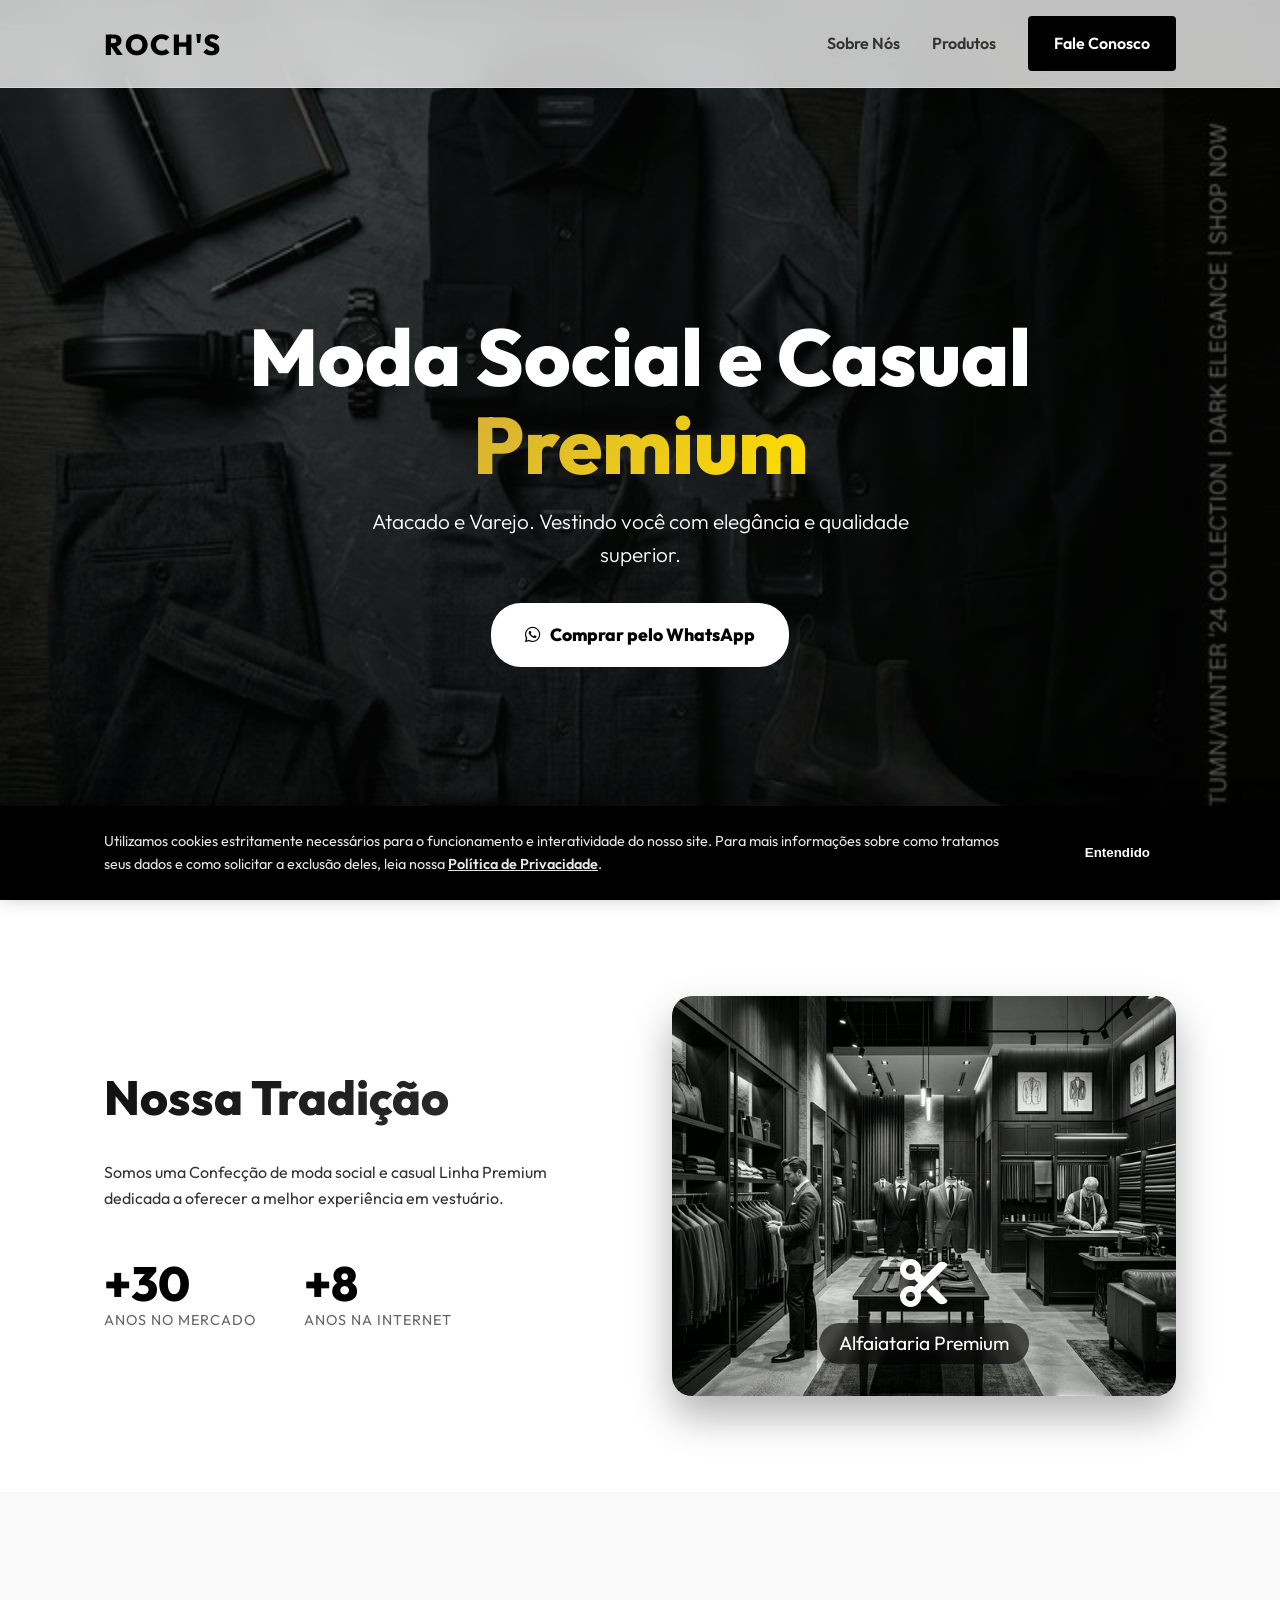
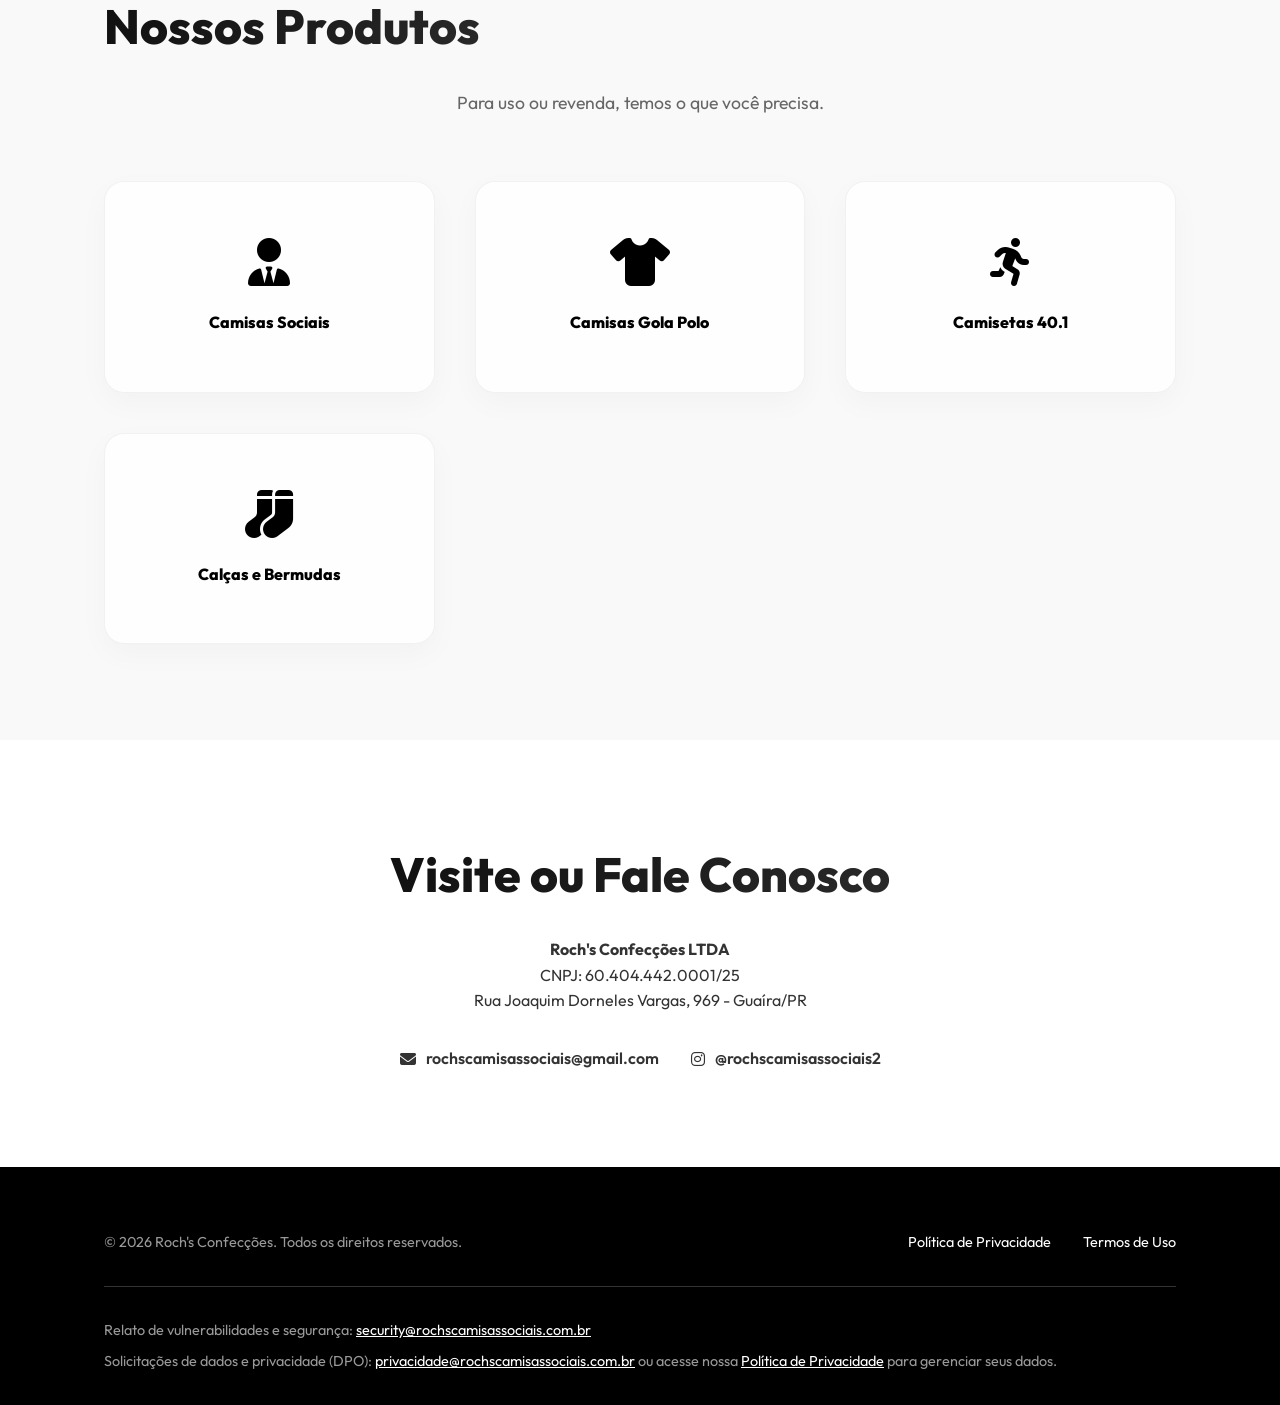
==== index.html @ d3b2bb81 "Initial commit: Rochs Confeccoes Landing Page" ====
<!DOCTYPE html>
<html lang="pt-BR">
<head>
    <meta charset="UTF-8">
    <meta name="viewport" content="width=device-width, initial-scale=1.0">
    <title>Roch's Confecções | Moda Masculina Premium</title>
    <meta name="description" content="Roch's Confecções - Moda social e casual Linha Premium no Atacado e Varejo. O melhor custo-benefício.">
    
    <!-- Meta tags de Performance Avançada -->
    <link rel="preconnect" href="https://fonts.googleapis.com">
    <link rel="preconnect" href="https://fonts.gstatic.com" crossorigin>
    <link rel="preconnect" href="https://cdnjs.cloudflare.com">
    <link rel="preload" as="style" href="https://fonts.googleapis.com/css2?family=Outfit:wght@300;400;600;800&display=swap">
    <link rel="preload" as="style" href="https://cdnjs.cloudflare.com/ajax/libs/font-awesome/6.4.0/css/all.min.css">
    
    <link href="https://fonts.googleapis.com/css2?family=Outfit:wght@300;400;600;800&display=swap" rel="stylesheet" media="print" onload="this.media='all'">
    <link rel="stylesheet" href="styles.css">
    <!-- Load FontAwesome as async/defer pattern for CSS -->
    <link rel="stylesheet" href="https://cdnjs.cloudflare.com/ajax/libs/font-awesome/6.4.0/css/all.min.css" media="print" onload="this.media='all'">
    <noscript>
        <link href="https://fonts.googleapis.com/css2?family=Outfit:wght@300;400;600;800&display=swap" rel="stylesheet">
        <link rel="stylesheet" href="https://cdnjs.cloudflare.com/ajax/libs/font-awesome/6.4.0/css/all.min.css">
    </noscript>
</head>
<body>
    <!-- Navbar -->
    <nav class="navbar">
        <div class="container nav-content">
            <h1 class="logo">ROCH'S</h1>
            <button class="mobile-menu-btn" aria-label="Abrir menu">
                <i class="fas fa-bars"></i>
            </button>
            <ul class="nav-links">
                <li><a href="#sobre">Sobre Nós</a></li>
                <li><a href="#produtos">Produtos</a></li>
                <li><a href="https://wa.me/554491519654?text=Ol%C3%A1%2C%20gostaria%20de%20saber%20como%20funciona%20comprar%20com%20voc%C3%AAs%20no%20atacado%20e%20varejo.." target="_blank" class="btn-primary">Fale Conosco</a></li>
            </ul>
        </div>
    </nav>

    <!-- Hero Section -->
    <section class="hero">
        <div class="hero-overlay"></div>
        <div class="container hero-content">
            <h2 class="hero-title">Moda Social e Casual <span>Premium</span></h2>
            <p class="hero-subtitle">Atacado e Varejo. Vestindo você com elegância e qualidade superior.</p>
            <a href="https://wa.me/554491519654?text=Ol%C3%A1%2C%20gostaria%20de%20saber%20como%20funciona%20comprar%20com%20voc%C3%AAs%20no%20atacado%20e%20varejo.." target="_blank" class="btn-large pulse-animation">
                <i class="fab fa-whatsapp"></i> Comprar pelo WhatsApp
            </a>
        </div>
    </section>

    <!-- Sobre Section -->
    <section id="sobre" class="section about">
        <div class="container about-grid reveal">
            <div class="about-text">
                <h3 class="section-title">Nossa Tradição</h3>
                <p>Somos uma Confecção de moda social e casual Linha Premium dedicada a oferecer a melhor experiência em vestuário.</p>
                <div class="stats">
                    <div class="stat-item">
                        <span class="stat-num">+30</span>
                        <span class="stat-label">Anos no Mercado</span>
                    </div>
                    <div class="stat-item">
                        <span class="stat-num">+8</span>
                        <span class="stat-label">Anos na Internet</span>
                    </div>
                </div>
            </div>
            <div class="about-image-placeholder reveal">
                <div class="placeholder-box">
                    <i class="fas fa-cut"></i>
                    <span>Alfaiataria Premium</span>
                </div>
            </div>
        </div>
    </section>

    <!-- Produtos Section -->
    <section id="produtos" class="section products bg-light reveal">
        <div class="container">
            <h3 class="section-title text-center">Nossos Produtos</h3>
            <p class="section-subtitle text-center">Para uso ou revenda, temos o que você precisa.</p>
            
            <div class="products-grid">
                <div class="product-card">
                    <i class="fas fa-user-tie product-icon"></i>
                    <h4>Camisas Sociais</h4>
                </div>
                <div class="product-card">
                    <i class="fas fa-tshirt product-icon"></i>
                    <h4>Camisas Gola Polo</h4>
                </div>
                <div class="product-card">
                    <i class="fas fa-running product-icon"></i>
                    <h4>Camisetas 40.1</h4>
                </div>
                <div class="product-card">
                    <i class="fas fa-socks product-icon"></i>
                    <h4>Calças e Bermudas</h4>
                </div>
            </div>
        </div>
    </section>

    <!-- Contact Info -->
    <section class="section contact reveal">
        <div class="container text-center">
            <h3 class="section-title">Visite ou Fale Conosco</h3>
            <p><strong>Roch's Confecções LTDA</strong></p>
            <p>CNPJ: 60.404.442.0001/25</p>
            <p>Rua Joaquim Dorneles Vargas, 969 - Guaíra/PR</p>
            <div class="contact-links">
                <a href="mailto:rochscamisassociais@gmail.com"><i class="fas fa-envelope"></i> rochscamisassociais@gmail.com</a>
                <a href="https://instagram.com/rochscamisassociais2" target="_blank"><i class="fab fa-instagram"></i> @rochscamisassociais2</a>
            </div>
        </div>
    </section>

    <!-- Floating WhatsApp -->
    <a href="https://wa.me/554491519654?text=Ol%C3%A1%2C%20gostaria%20de%20saber%20como%20funciona%20comprar%20com%20voc%C3%AAs%20no%20atacado%20e%20varejo.." class="float-whatsapp pulse-animation" target="_blank" aria-label="WhatsApp">
        <i class="fab fa-whatsapp"></i>
    </a>

    <!-- Footer - META COMPLIANT -->
    <footer class="footer">
        <div class="container">
            <div class="footer-legal">
                <p>&copy; 2026 Roch's Confecções. Todos os direitos reservados.</p>
                <div class="legal-links">
                    <a href="privacidade.html">Política de Privacidade</a>
                    <a href="termos.html">Termos de Uso</a>
                </div>
            </div>
            <div class="footer-security">
                <p>Relato de vulnerabilidades e segurança: <a href="mailto:security@rochscamisassociais.com.br">security@rochscamisassociais.com.br</a></p>
                <p>Solicitações de dados e privacidade (DPO): <a href="mailto:privacidade@rochscamisassociais.com.br">privacidade@rochscamisassociais.com.br</a> ou acesse nossa <a href="privacidade.html">Política de Privacidade</a> para gerenciar seus dados.</p>
            </div>
        </div>
    </footer>
    
    <!-- Cookie Banner (Meta recommendation) -->
    <div id="cookie-banner" class="cookie-banner">
        <div class="container cookie-content">
            <p>Utilizamos cookies estritamente necessários para o funcionamento e interatividade do nosso site. Para mais informações sobre como tratamos seus dados e como solicitar a exclusão deles, leia nossa <a href="privacidade.html">Política de Privacidade</a>.</p>
            <button id="accept-cookies" class="btn-primary">Entendido</button>
        </div>
    </div>

    <script src="script.js" defer></script>
</body>
</html>
---- styles.css ----
:root {
    --primary-color: #000000;
    --secondary-color: #ffffff;
    --accent-color: #1a1a1a;
    --text-color: #333333;
    --light-gray: #f9f9f9;
    --border-color: #eaeaea;
    --gold-accent: linear-gradient(135deg, #d4af37 0%, #ffdf00 100%);
    --dark-gradient: linear-gradient(135deg, #0f0f0f 0%, #2a2a2a 100%);
    --transition: all 0.4s cubic-bezier(0.25, 0.8, 0.25, 1);
}

* {
    margin: 0;
    padding: 0;
    box-sizing: border-box;
}

body {
    font-family: 'Outfit', sans-serif;
    color: var(--text-color);
    line-height: 1.6;
    background-color: var(--secondary-color);
    overflow-x: hidden;
    width: 100%;
    max-width: 100vw;
}

html {
    overflow-x: hidden;
    width: 100%;
    max-width: 100vw;
}

a {
    text-decoration: none;
    color: inherit;
}

.container {
    width: 100%;
    max-width: 1200px;
    margin: 0 auto;
    padding: 0 5%;
}

.text-center { text-align: center; }
.bg-light { background-color: var(--light-gray); }

/* Typography */
h1, h2, h3, h4 { font-weight: 800; color: var(--primary-color); }

.section-title {
    font-size: 3rem;
    margin-bottom: 1.5rem;
    position: relative;
    display: inline-block;
    background: var(--dark-gradient);
    -webkit-background-clip: text;
    background-clip: text;
    -webkit-text-fill-color: transparent;
}

.section-subtitle {
    font-size: 1.1rem;
    color: #666;
    margin-bottom: 3rem;
}

/* Navbar */
.navbar {
    position: fixed;
    top: 0;
    width: 100%;
    background: rgba(255, 255, 255, 0.75);
    backdrop-filter: blur(20px);
    -webkit-backdrop-filter: blur(20px);
    z-index: 1000;
    box-shadow: 0 4px 30px rgba(0, 0, 0, 0.05);
    border-bottom: 1px solid rgba(255, 255, 255, 0.3);
    padding: 1rem 0;
    transition: var(--transition);
}

.nav-content {
    display: flex;
    justify-content: space-between;
    align-items: center;
}

.logo {
    font-size: 1.8rem;
    letter-spacing: 2px;
}

.mobile-menu-btn {
    display: none;
    background: none;
    border: none;
    font-size: 1.8rem;
    color: var(--primary-color);
    cursor: pointer;
}

.nav-links {
    list-style: none;
    display: flex;
    align-items: center;
    gap: 2rem;
}

.nav-links a:not(.btn-primary) {
    font-weight: 600;
    position: relative;
}

.nav-links a:not(.btn-primary)::after {
    content: '';
    position: absolute;
    width: 0;
    height: 2px;
    bottom: -5px;
    left: 0;
    background-color: var(--primary-color);
    transition: var(--transition);
}

.nav-links a:not(.btn-primary):hover::after {
    width: 100%;
}

/* Buttons */
.btn-primary {
    background-color: var(--primary-color);
    color: var(--secondary-color);
    padding: 0.8rem 1.5rem;
    border-radius: 4px;
    font-weight: 600;
    transition: var(--transition);
    border: 2px solid var(--primary-color);
    display: inline-block;
}

.btn-primary:hover {
    background-color: var(--secondary-color);
    color: var(--primary-color);
}

.btn-large {
    background-color: var(--secondary-color);
    color: var(--primary-color);
    padding: 1rem 2rem;
    border-radius: 30px;
    font-size: 1.1rem;
    font-weight: 800;
    display: inline-flex;
    align-items: center;
    gap: 10px;
    margin-top: 2rem;
    transition: var(--transition);
    border: 2px solid transparent;
}

.btn-large:hover {
    transform: translateY(-3px);
    box-shadow: 0 10px 20px rgba(0,0,0,0.2);
}

/* Hero Section */
.hero {
    height: 100vh;
    min-height: 700px;
    background: url('assets/hero-bg.png') center/cover no-repeat;
    display: flex;
    align-items: center;
    position: relative;
    color: var(--secondary-color);
    text-align: center;
    overflow: hidden;
}

.hero::before {
    content: '';
    position: absolute;
    top: -50%;
    left: -50%;
    width: 200%;
    height: 200%;
    background: radial-gradient(circle, rgba(255,255,255,0.05) 0%, transparent 60%);
    animation: rotate 30s linear infinite;
}

@keyframes rotate {
    0% { transform: rotate(0deg); }
    100% { transform: rotate(360deg); }
}

.hero-overlay {
    position: absolute;
    top: 0;
    left: 0;
    width: 100%;
    height: 100%;
    background: rgba(0,0,0,0.6);
}

.hero-content {
    position: relative;
    z-index: 2;
    padding-top: 80px; 
}

.hero-title {
    font-size: 5rem;
    color: var(--secondary-color);
    margin-bottom: 1rem;
    line-height: 1.1;
    animation: fadeInUp 1.2s cubic-bezier(0.2, 0.8, 0.2, 1);
}

.hero-title span {
    background: var(--gold-accent);
    -webkit-background-clip: text;
    background-clip: text;
    -webkit-text-fill-color: transparent;
    -webkit-text-stroke: 0;
}

.hero-subtitle {
    font-size: 1.3rem;
    font-weight: 300;
    opacity: 0.9;
    max-width: 600px;
    margin: 0 auto;
    animation: fadeInUp 1s ease 0.2s;
    animation-fill-mode: both;
}

/* Sections General */
.section {
    padding: 6rem 0;
}

/* About Grid */
.about-grid {
    display: grid;
    grid-template-columns: 1fr 1fr;
    gap: 4rem;
    align-items: center;
}

.stats {
    display: flex;
    gap: 3rem;
    margin-top: 3rem;
}

.stat-num {
    display: block;
    font-size: 3rem;
    font-weight: 800;
    color: var(--primary-color);
    line-height: 1;
}

.stat-label {
    font-size: 0.9rem;
    text-transform: uppercase;
    letter-spacing: 1px;
    color: #666;
}

.placeholder-box {
    background: url('assets/about-us.png') center/cover no-repeat;
    color: #fff;
    height: 400px;
    border-radius: 20px;
    display: flex;
    flex-direction: column;
    align-items: center;
    justify-content: flex-end;
    padding-bottom: 2rem;
    font-size: 1.5rem;
    gap: 1rem;
    box-shadow: 0 20px 40px rgba(0,0,0,0.3);
    transition: var(--transition);
}

.placeholder-box:hover {
    transform: scale(1.02);
}

.placeholder-box i { font-size: 3rem; text-shadow: 0 4px 15px rgba(0,0,0,0.8); }
.placeholder-box span { background: rgba(0,0,0,0.6); padding: 5px 20px; border-radius: 30px; backdrop-filter: blur(5px); font-size: 1.2rem; }

/* Products Grid */
.products-grid {
    display: grid;
    grid-template-columns: repeat(auto-fit, minmax(250px, 1fr));
    gap: 2.5rem;
    margin-top: 4rem;
}

.product-card {
    background: rgba(255, 255, 255, 0.8);
    backdrop-filter: blur(10px);
    padding: 3.5rem 2rem;
    border-radius: 20px;
    box-shadow: 0 10px 30px rgba(0,0,0,0.03);
    text-align: center;
    transition: var(--transition);
    border: 1px solid rgba(0,0,0,0.05);
    position: relative;
    overflow: hidden;
}

.product-card::before {
    content: '';
    position: absolute;
    top: 0;
    left: 0;
    width: 100%;
    height: 4px;
    background: var(--dark-gradient);
    transform: scaleX(0);
    transition: transform 0.4s ease;
    transform-origin: left;
}

.product-card:hover::before {
    transform: scaleX(1);
}

.product-card:hover {
    transform: translateY(-15px);
    box-shadow: 0 20px 40px rgba(0,0,0,0.12);
    border-color: rgba(0,0,0,0.1);
}

.product-icon {
    font-size: 3rem;
    color: var(--primary-color);
    margin-bottom: 1.5rem;
}

/* Contact Details */
.contact-links {
    margin-top: 2rem;
    display: flex;
    justify-content: center;
    gap: 2rem;
}

.contact-links a {
    display: flex;
    align-items: center;
    gap: 10px;
    font-weight: 600;
    transition: var(--transition);
}

.contact-links a:hover {
    color: #555;
}

/* Footer (META Compliant) */
.footer {
    background-color: var(--primary-color);
    color: #999;
    padding: 4rem 0 2rem;
    font-size: 0.9rem;
}

.footer-legal {
    display: flex;
    justify-content: space-between;
    align-items: center;
    border-bottom: 1px solid #333;
    padding-bottom: 2rem;
    margin-bottom: 2rem;
    flex-wrap: wrap;
    gap: 1rem;
}

.legal-links {
    display: flex;
    gap: 2rem;
}

.legal-links a {
    color: #fff;
    transition: var(--transition);
}

.legal-links a:hover {
    text-decoration: underline;
}

.footer-security {
    display: flex;
    flex-direction: column;
    gap: 0.5rem;
}

.footer-security a {
    color: #fff;
    text-decoration: underline;
}

/* Floating WhatsApp */
.float-whatsapp {
    position: fixed;
    width: 60px;
    height: 60px;
    bottom: 30px;
    right: 30px;
    background-color: #25d366;
    color: #FFF;
    border-radius: 50px;
    text-align: center;
    font-size: 35px;
    box-shadow: 2px 2px 10px rgba(0,0,0,0.2);
    z-index: 100;
    display: flex;
    align-items: center;
    justify-content: center;
    transition: var(--transition);
}

.float-whatsapp:hover {
    background-color: #1ebe57;
    transform: scale(1.1);
}

/* Cookie Banner */
.cookie-banner {
    position: fixed;
    bottom: 0;
    left: 0;
    width: 100%;
    background: var(--primary-color);
    color: var(--secondary-color);
    padding: 1.5rem 0;
    z-index: 9999;
    transform: translateY(100%);
    transition: transform 0.5s ease;
    box-shadow: 0 -5px 20px rgba(0,0,0,0.3);
}

.cookie-banner.show {
    transform: translateY(0);
}

.cookie-content {
    display: flex;
    justify-content: space-between;
    align-items: center;
    gap: 2rem;
}

.cookie-content p {
    font-size: 0.9rem;
    opacity: 0.9;
}

.cookie-content a {
    text-decoration: underline;
    font-weight: 600;
}

/* Animations */
@keyframes fadeInUp {
    from { opacity: 0; transform: translateY(30px); }
    to { opacity: 1; transform: translateY(0); }
}

.pulse-animation {
    animation: pulse 2s infinite;
}

@keyframes pulse {
    0% { box-shadow: 0 0 0 0 rgba(255, 255, 255, 0.4); }
    70% { box-shadow: 0 0 0 15px rgba(255, 255, 255, 0); }
    100% { box-shadow: 0 0 0 0 rgba(255, 255, 255, 0); }
}

.float-whatsapp.pulse-animation {
    animation: pulse-green 2s infinite;
}

@keyframes pulse-green {
    0% { box-shadow: 0 0 0 0 rgba(37, 211, 102, 0.5); }
    70% { box-shadow: 0 0 0 15px rgba(37, 211, 102, 0); }
    100% { box-shadow: 0 0 0 0 rgba(37, 211, 102, 0); }
}

/* Reveal Animations using Intersection Observer */
.reveal {
    opacity: 0;
    transform: translateY(40px);
    transition: all 0.8s cubic-bezier(0.2, 0.8, 0.2, 1);
}

.reveal.active {
    opacity: 1;
    transform: translateY(0);
}

/* Responsive */
@media (max-width: 992px) {
    .hero-title { font-size: 3.5rem; }
    .about-grid { gap: 3rem; }
    .section-title { font-size: 2.2rem; }
}

@media (max-width: 768px) {
    .nav-content {
        flex-direction: row;
        justify-content: space-between;
        align-items: center;
    }
    
    .mobile-menu-btn {
        display: block;
    }
    
    .nav-links { 
        position: absolute;
        top: 100%;
        left: 0;
        width: 100%;
        background: rgba(255, 255, 255, 0.98);
        flex-direction: column;
        align-items: center;
        padding: 2rem 0;
        box-shadow: 0 10px 20px rgba(0,0,0,0.1);
        transform: translateY(-150%);
        opacity: 0;
        visibility: hidden;
        border-top: 1px solid var(--border-color);
        transition: all 0.4s ease;
        gap: 1.5rem;
    }
    
    .nav-links.active {
        transform: translateY(0);
        opacity: 1;
        visibility: visible;
    }
    
    .hero-title { font-size: 2.5rem; }
    .hero-subtitle { font-size: 1.1rem; padding: 0 1rem; }
    .btn-large { padding: 0.8rem 1.5rem; font-size: 1rem; }
    
    .about-grid { grid-template-columns: 1fr; gap: 2.5rem; }
    .placeholder-box { height: 300px; }
    
    .footer-legal, .cookie-content { flex-direction: column; text-align: center; gap: 1.5rem; word-break: break-word; }
    .legal-links { flex-wrap: wrap; justify-content: center; }
    
    .contact-links { flex-direction: column; align-items: center; }
    .contact-links a { word-break: break-all; font-size: 0.9rem; }
    
    .section { padding: 4rem 0; }
    .products-grid { grid-template-columns: 1fr; }
}

@media (max-width: 480px) {
    .logo { font-size: 1.5rem; }
    .stat-num { font-size: 2.5rem; }
    .hero { min-height: 500px; }
    .float-whatsapp { width: 50px; height: 50px; font-size: 28px; bottom: 20px; right: 20px; }
}
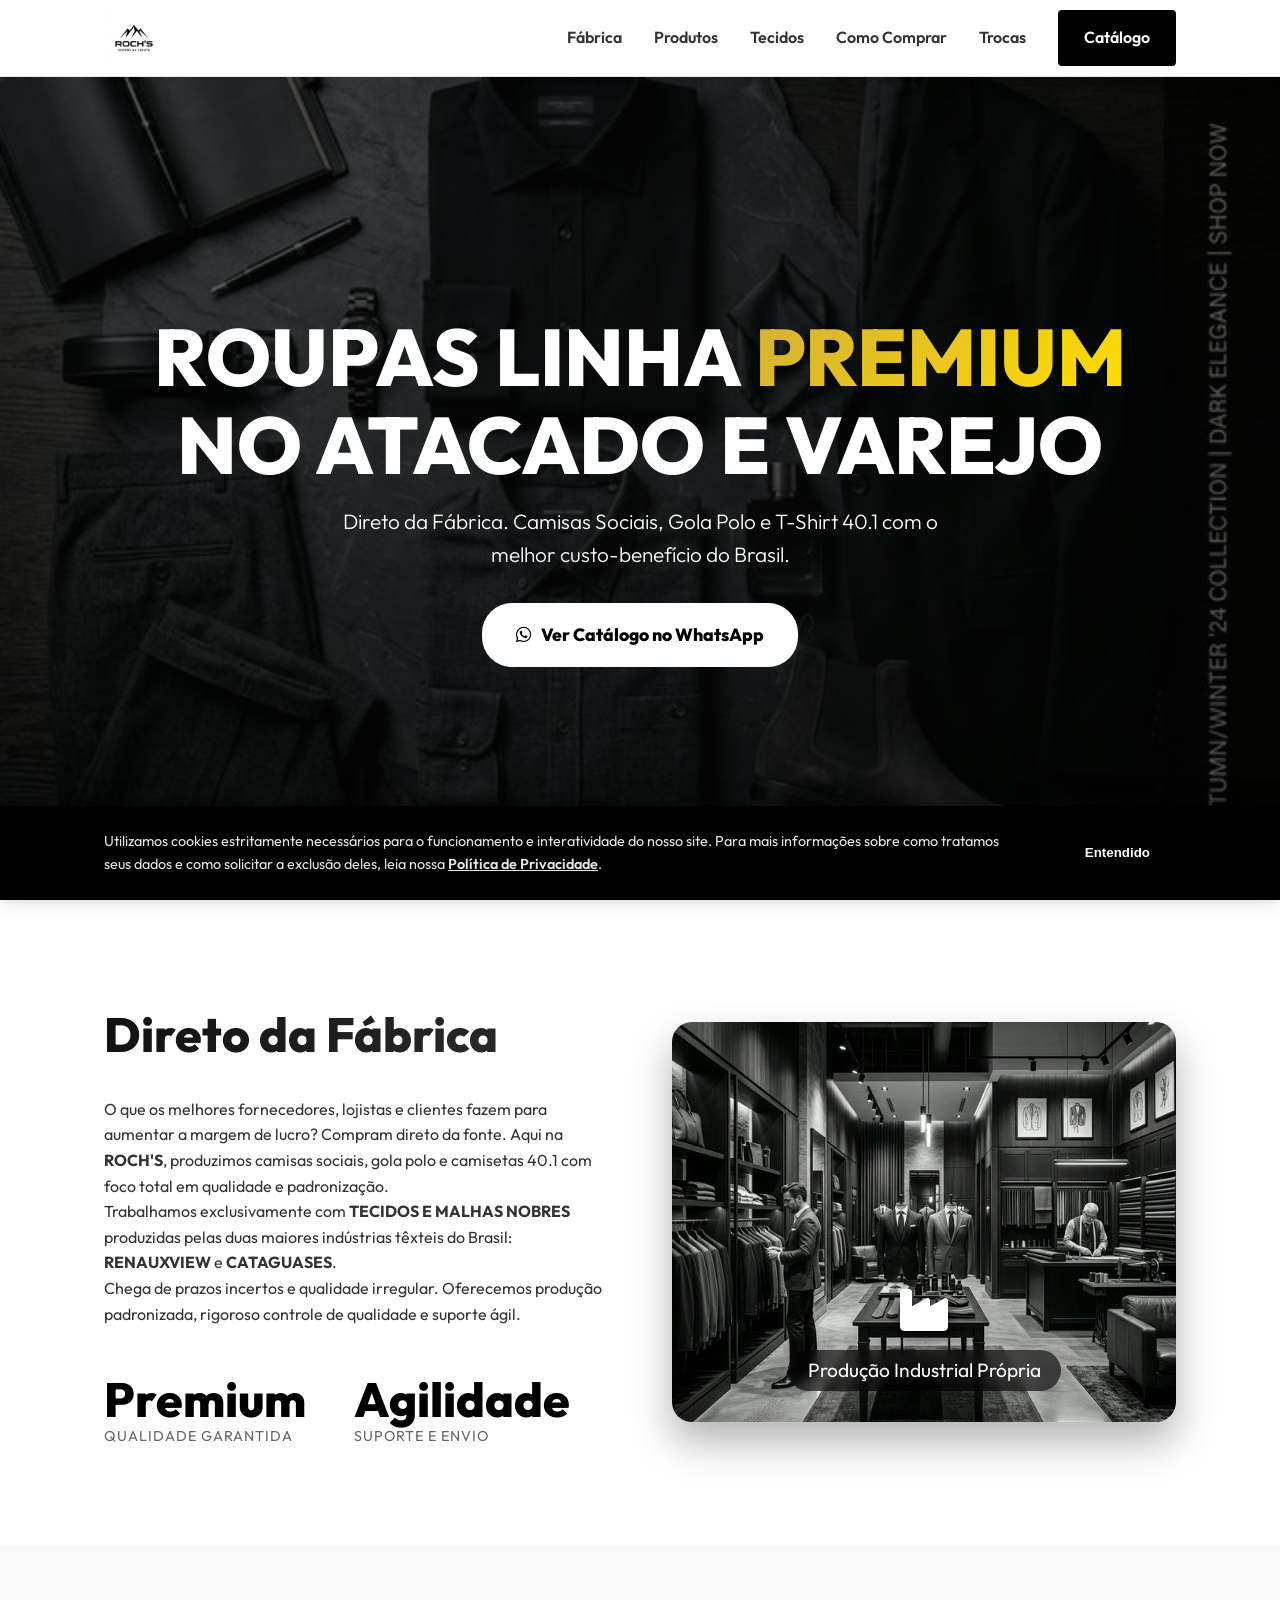
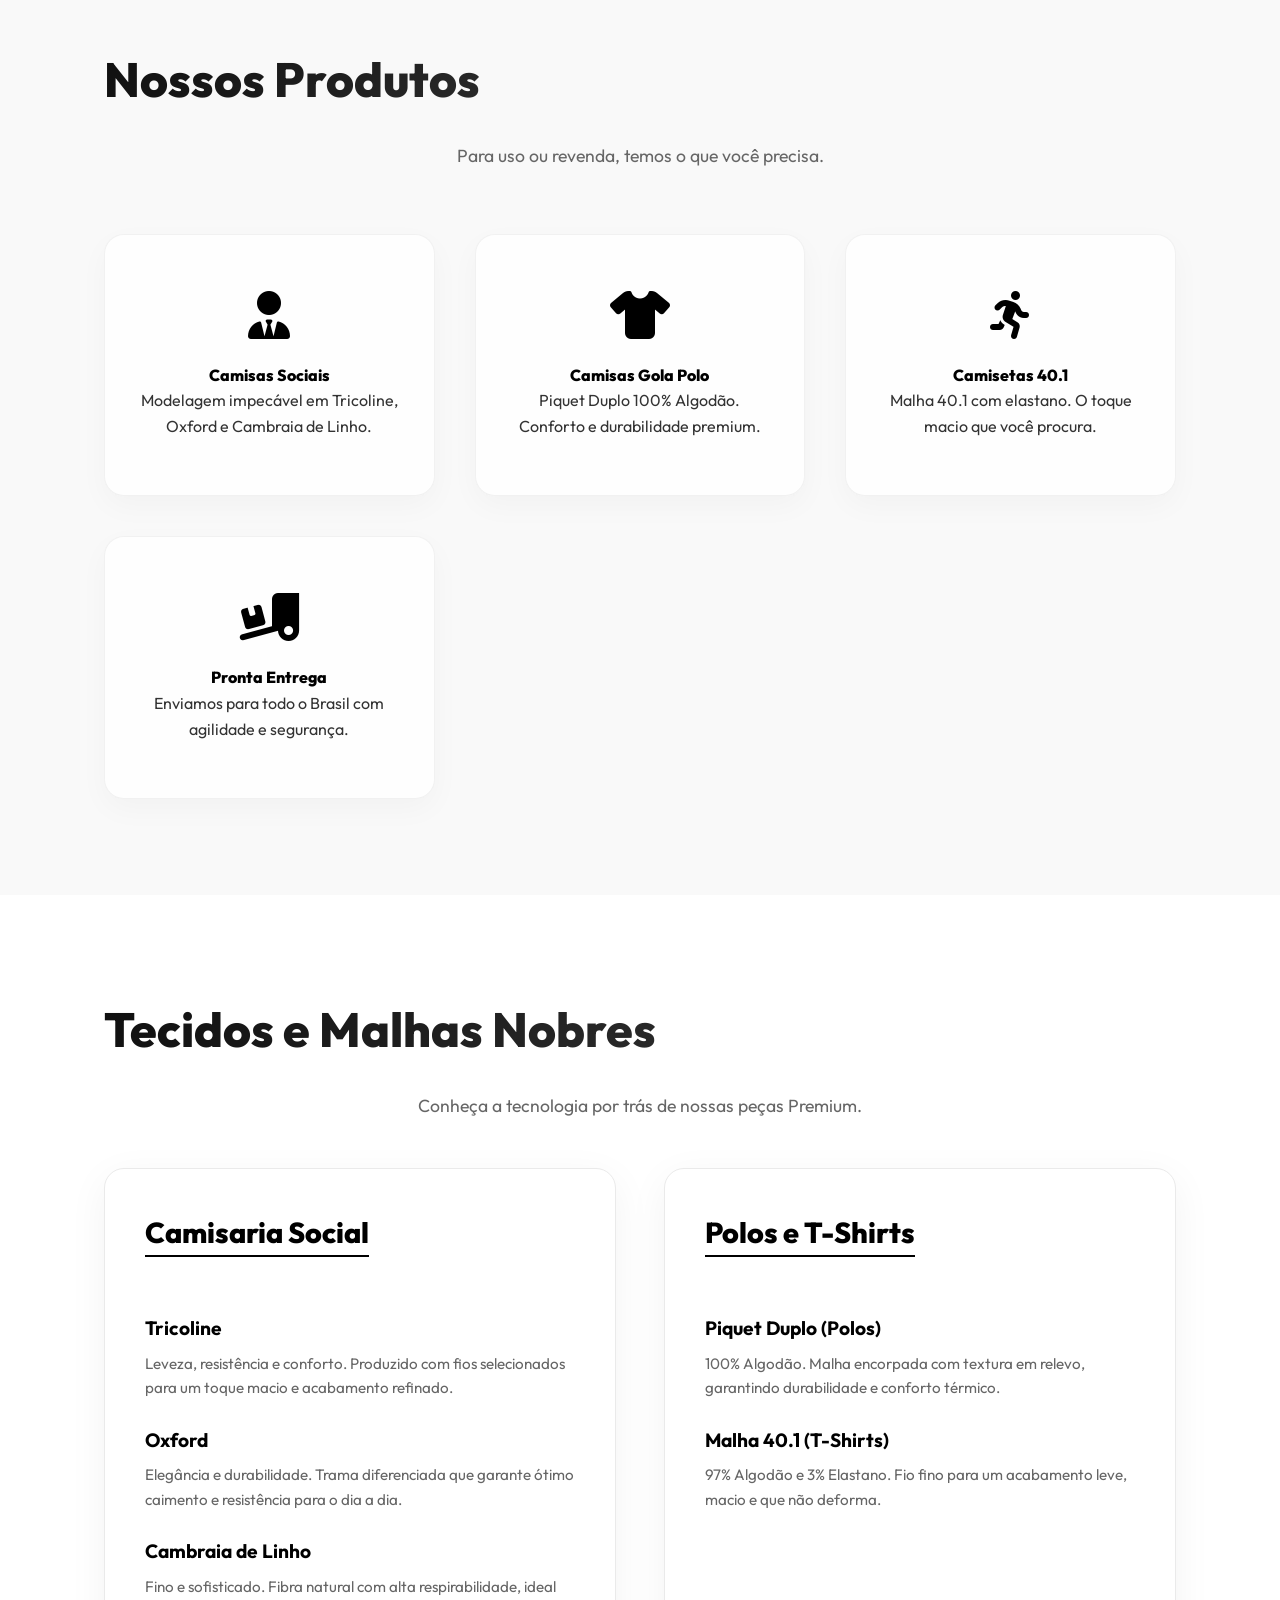
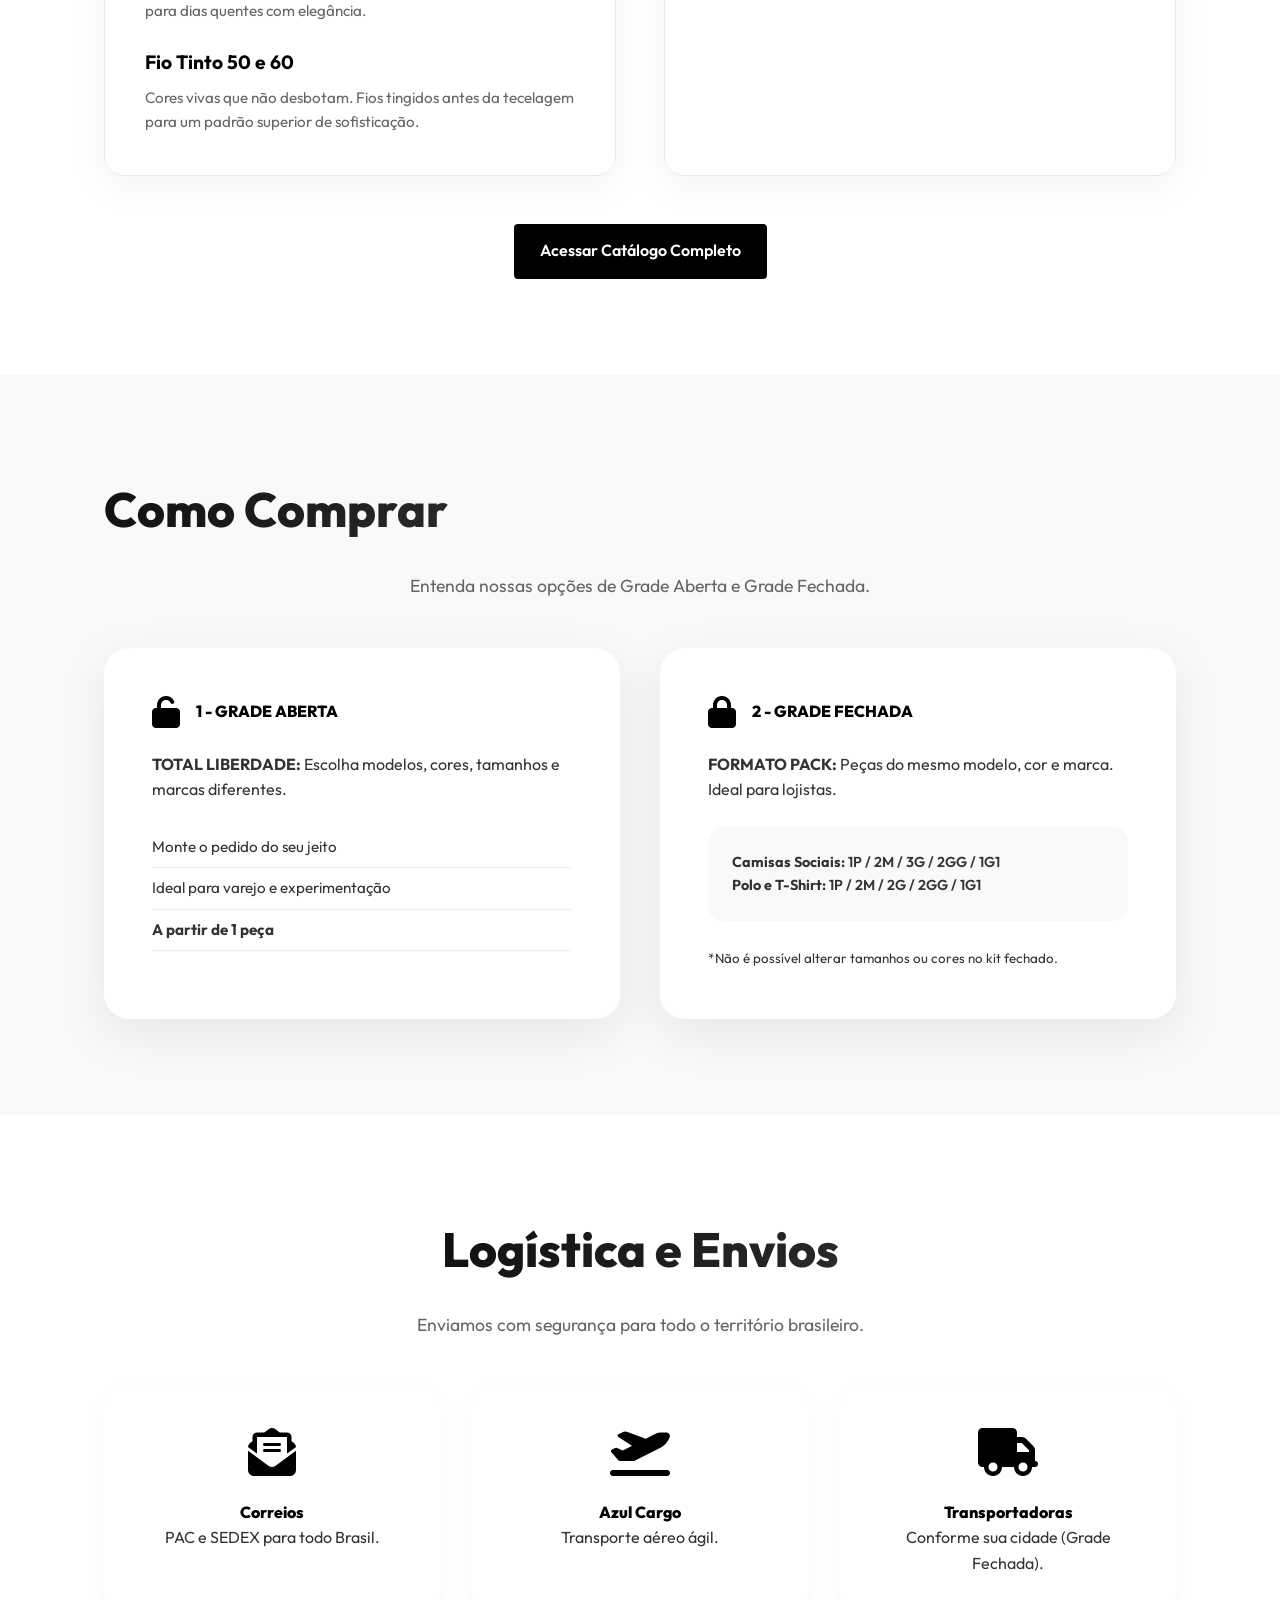
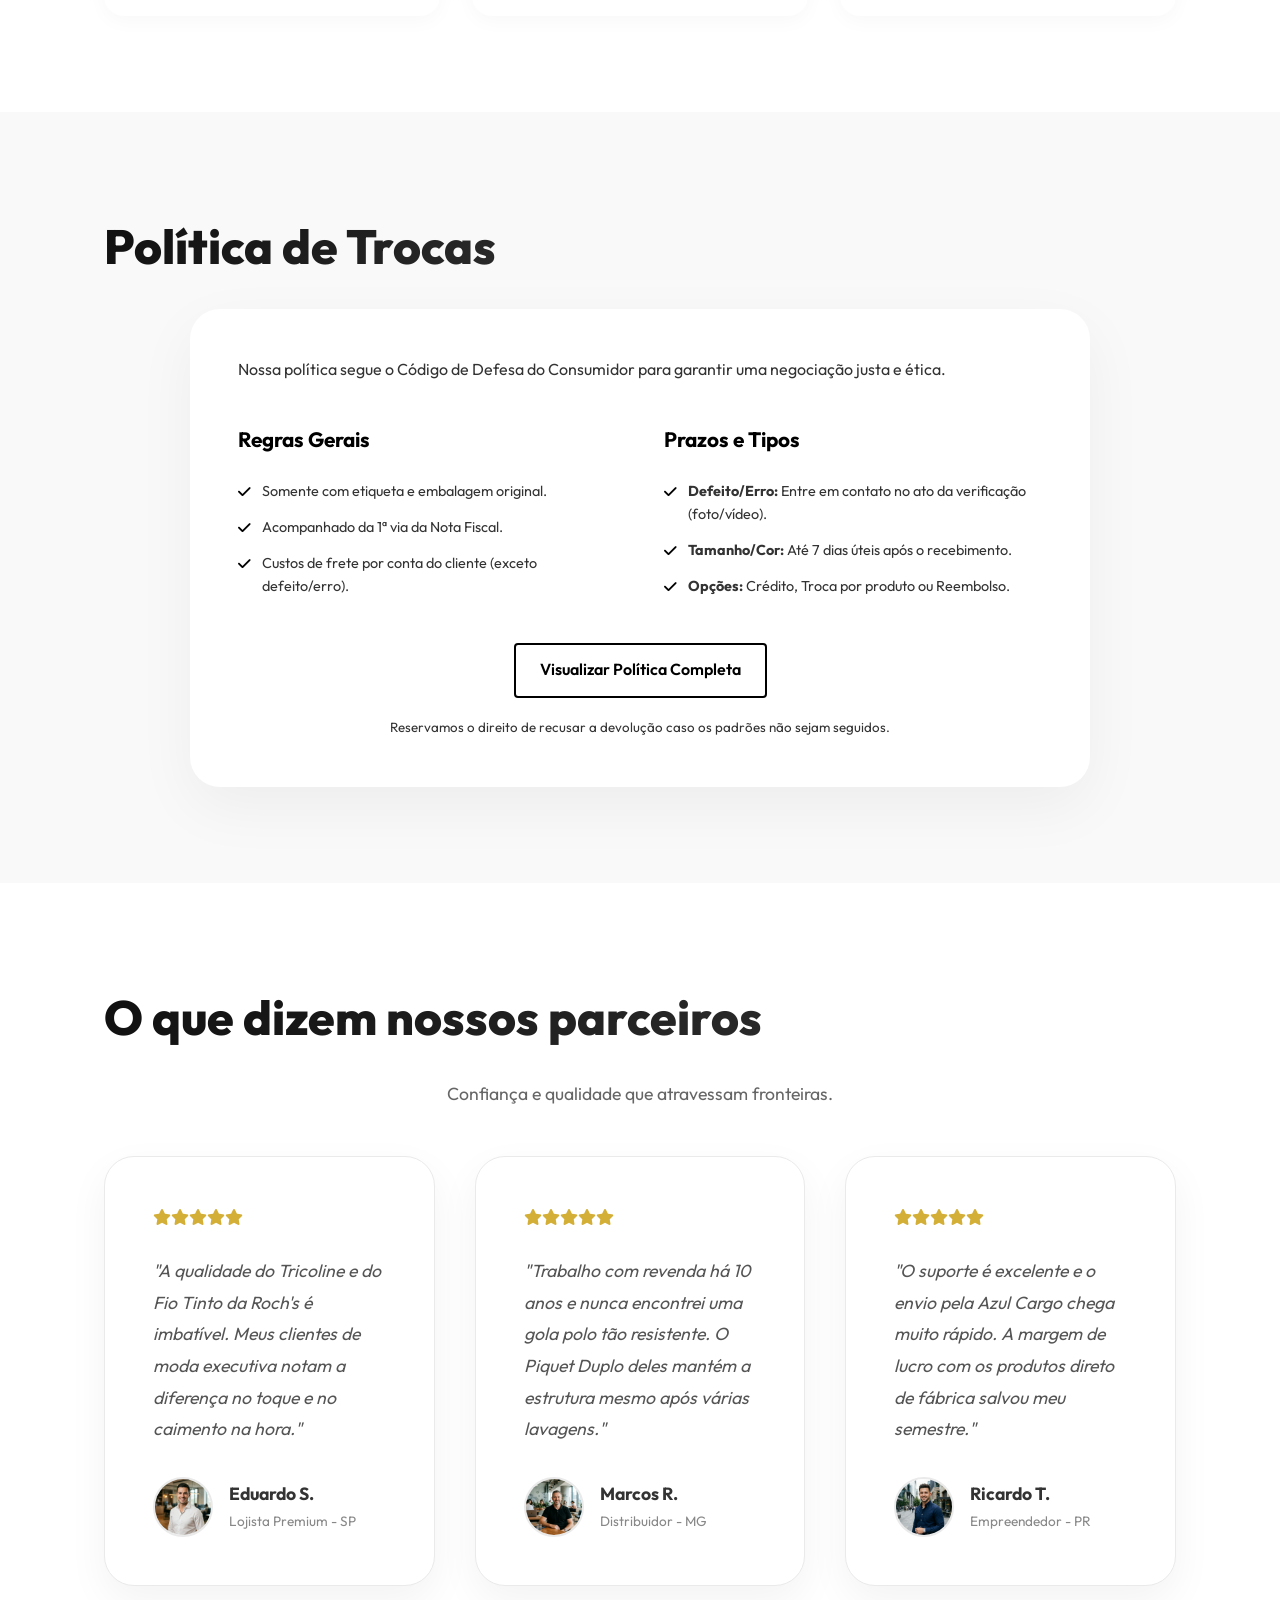
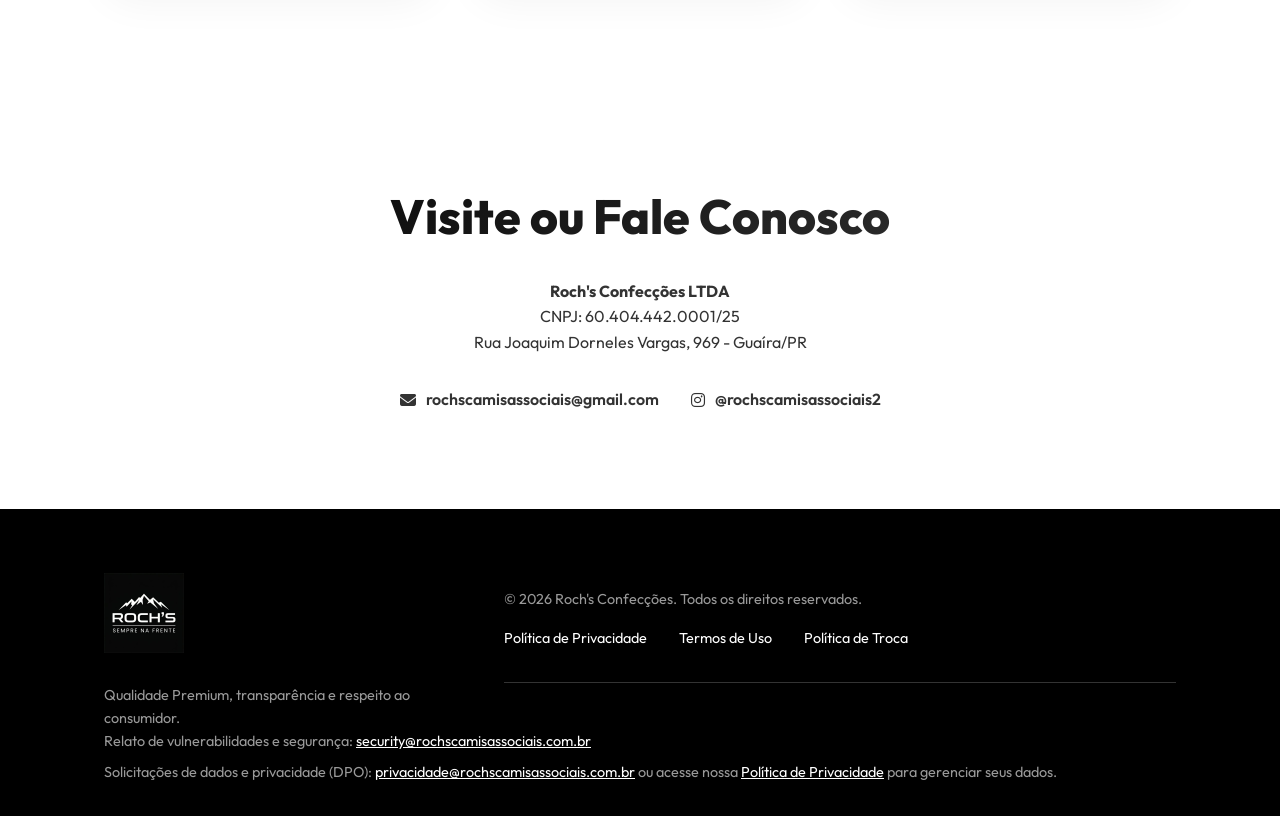
==== commit 910ebb44: "Feat: expansão de conteúdo, branding (logo/favicon) e prova social. Melhorias na conformidade com po" ====
--- a/index.html
+++ b/index.html
@@ -17,6 +17,7 @@
     <link rel="stylesheet" href="styles.css">
     <!-- Load FontAwesome as async/defer pattern for CSS -->
     <link rel="stylesheet" href="https://cdnjs.cloudflare.com/ajax/libs/font-awesome/6.4.0/css/all.min.css" media="print" onload="this.media='all'">
+    <link rel="icon" type="image/png" href="assets/logo.png">
     <noscript>
         <link href="https://fonts.googleapis.com/css2?family=Outfit:wght@300;400;600;800&display=swap" rel="stylesheet">
         <link rel="stylesheet" href="https://cdnjs.cloudflare.com/ajax/libs/font-awesome/6.4.0/css/all.min.css">
@@ -26,14 +27,21 @@
     <!-- Navbar -->
     <nav class="navbar">
         <div class="container nav-content">
-            <h1 class="logo">ROCH'S</h1>
+            <div class="logo">
+                <a href="index.html">
+                    <img src="assets/logo.png" alt="Roch's Logo" class="nav-logo">
+                </a>
+            </div>
             <button class="mobile-menu-btn" aria-label="Abrir menu">
                 <i class="fas fa-bars"></i>
             </button>
             <ul class="nav-links">
-                <li><a href="#sobre">Sobre Nós</a></li>
+                <li><a href="#sobre">Fábrica</a></li>
                 <li><a href="#produtos">Produtos</a></li>
-                <li><a href="https://wa.me/554491519654?text=Ol%C3%A1%2C%20gostaria%20de%20saber%20como%20funciona%20comprar%20com%20voc%C3%AAs%20no%20atacado%20e%20varejo.." target="_blank" class="btn-primary">Fale Conosco</a></li>
+                <li><a href="#tecidos">Tecidos</a></li>
+                <li><a href="#grade">Como Comprar</a></li>
+                <li><a href="#trocas">Trocas</a></li>
+                <li><a href="https://wa.me/554491519654?text=Ol%C3%A1%2C%20gostaria%20de%20ver%20o%20cat%C3%A1logo%20e%20saber%20mais%20sobre%20as%20pe%C3%A7as%20premium." target="_blank" class="btn-primary">Catálogo</a></li>
             </ul>
         </div>
     </nav>
@@ -42,10 +50,10 @@
     <section class="hero">
         <div class="hero-overlay"></div>
         <div class="container hero-content">
-            <h2 class="hero-title">Moda Social e Casual <span>Premium</span></h2>
-            <p class="hero-subtitle">Atacado e Varejo. Vestindo você com elegância e qualidade superior.</p>
-            <a href="https://wa.me/554491519654?text=Ol%C3%A1%2C%20gostaria%20de%20saber%20como%20funciona%20comprar%20com%20voc%C3%AAs%20no%20atacado%20e%20varejo.." target="_blank" class="btn-large pulse-animation">
-                <i class="fab fa-whatsapp"></i> Comprar pelo WhatsApp
+            <h2 class="hero-title">ROUPAS LINHA <span>PREMIUM</span> NO ATACADO E VAREJO</h2>
+            <p class="hero-subtitle">Direto da Fábrica. Camisas Sociais, Gola Polo e T-Shirt 40.1 com o melhor custo-benefício do Brasil.</p>
+            <a href="https://wa.me/554491519654?text=Ol%C3%A1%2C%20gostaria%20de%20ver%20o%20cat%C3%A1logo%20e%20saber%20mais%20sobre%20as%20pe%C3%A7as%20premium." target="_blank" class="btn-large pulse-animation">
+                <i class="fab fa-whatsapp"></i> Ver Catálogo no WhatsApp
             </a>
         </div>
     </section>
@@ -54,23 +62,25 @@
     <section id="sobre" class="section about">
         <div class="container about-grid reveal">
             <div class="about-text">
-                <h3 class="section-title">Nossa Tradição</h3>
-                <p>Somos uma Confecção de moda social e casual Linha Premium dedicada a oferecer a melhor experiência em vestuário.</p>
+                <h3 class="section-title">Direto da Fábrica</h3>
+                <p>O que os melhores fornecedores, lojistas e clientes fazem para aumentar a margem de lucro? Compram direto da fonte. Aqui na <strong>ROCH'S</strong>, produzimos camisas sociais, gola polo e camisetas 40.1 com foco total em qualidade e padronização.</p>
+                <p>Trabalhamos exclusivamente com <strong>TECIDOS E MALHAS NOBRES</strong> produzidas pelas duas maiores indústrias têxteis do Brasil: <strong>RENAUXVIEW</strong> e <strong>CATAGUASES</strong>.</p>
+                <p>Chega de prazos incertos e qualidade irregular. Oferecemos produção padronizada, rigoroso controle de qualidade e suporte ágil.</p>
                 <div class="stats">
                     <div class="stat-item">
-                        <span class="stat-num">+30</span>
-                        <span class="stat-label">Anos no Mercado</span>
+                        <span class="stat-num">Premium</span>
+                        <span class="stat-label">Qualidade Garantida</span>
                     </div>
                     <div class="stat-item">
-                        <span class="stat-num">+8</span>
-                        <span class="stat-label">Anos na Internet</span>
+                        <span class="stat-num">Agilidade</span>
+                        <span class="stat-label">Suporte e Envio</span>
                     </div>
                 </div>
             </div>
             <div class="about-image-placeholder reveal">
                 <div class="placeholder-box">
-                    <i class="fas fa-cut"></i>
-                    <span>Alfaiataria Premium</span>
+                    <i class="fas fa-industry"></i>
+                    <span>Produção Industrial Própria</span>
                 </div>
             </div>
         </div>
@@ -86,18 +96,203 @@
                 <div class="product-card">
                     <i class="fas fa-user-tie product-icon"></i>
                     <h4>Camisas Sociais</h4>
+                    <p>Modelagem impecável em Tricoline, Oxford e Cambraia de Linho.</p>
                 </div>
                 <div class="product-card">
                     <i class="fas fa-tshirt product-icon"></i>
                     <h4>Camisas Gola Polo</h4>
+                    <p>Piquet Duplo 100% Algodão. Conforto e durabilidade premium.</p>
                 </div>
                 <div class="product-card">
                     <i class="fas fa-running product-icon"></i>
                     <h4>Camisetas 40.1</h4>
+                    <p>Malha 40.1 com elastano. O toque macio que você procura.</p>
                 </div>
                 <div class="product-card">
-                    <i class="fas fa-socks product-icon"></i>
-                    <h4>Calças e Bermudas</h4>
+                    <i class="fas fa-truck-loading product-icon"></i>
+                    <h4>Pronta Entrega</h4>
+                    <p>Enviamos para todo o Brasil com agilidade e segurança.</p>
+                </div>
+            </div>
+        </div>
+    </section>
+
+    <!-- Tecidos Section -->
+    <section id="tecidos" class="section fabrics reveal">
+        <div class="container">
+            <h3 class="section-title text-center">Tecidos e Malhas Nobres</h3>
+            <p class="section-subtitle text-center">Conheça a tecnologia por trás de nossas peças Premium.</p>
+            
+            <div class="fabrics-grid">
+                <div class="fabric-item">
+                    <h4>Camisaria Social</h4>
+                    <div class="fabric-info">
+                        <h5>Tricoline</h5>
+                        <p>Leveza, resistência e conforto. Produzido com fios selecionados para um toque macio e acabamento refinado.</p>
+                        <h5>Oxford</h5>
+                        <p>Elegância e durabilidade. Trama diferenciada que garante ótimo caimento e resistência para o dia a dia.</p>
+                        <h5>Cambraia de Linho</h5>
+                        <p>Fino e sofisticado. Fibra natural com alta respirabilidade, ideal para dias quentes com elegância.</p>
+                        <h5>Fio Tinto 50 e 60</h5>
+                        <p>Cores vivas que não desbotam. Fios tingidos antes da tecelagem para um padrão superior de sofisticação.</p>
+                    </div>
+                </div>
+                <div class="fabric-item">
+                    <h4>Polos e T-Shirts</h4>
+                    <div class="fabric-info">
+                        <h5>Piquet Duplo (Polos)</h5>
+                        <p>100% Algodão. Malha encorpada com textura em relevo, garantindo durabilidade e conforto térmico.</p>
+                        <h5>Malha 40.1 (T-Shirts)</h5>
+                        <p>97% Algodão e 3% Elastano. Fio fino para um acabamento leve, macio e que não deforma.</p>
+                    </div>
+                </div>
+            </div>
+            
+            <div class="text-center" style="margin-top: 3rem;">
+                <a href="https://wa.me/554491519654?text=Ol%C3%A1%2C%20gostaria%20de%20ver%20o%20cat%C3%A1logo%20de%20tecidos%20e%20modelos." target="_blank" class="btn-primary">Acessar Catálogo Completo</a>
+            </div>
+        </div>
+    </section>
+
+    <!-- Grade Section -->
+    <section id="grade" class="section grade bg-light reveal">
+        <div class="container">
+            <h3 class="section-title text-center">Como Comprar</h3>
+            <p class="section-subtitle text-center">Entenda nossas opções de Grade Aberta e Grade Fechada.</p>
+            
+            <div class="grade-grid">
+                <div class="grade-card">
+                    <div class="grade-header">
+                        <i class="fas fa-unlock"></i>
+                        <h4>1 - GRADE ABERTA</h4>
+                    </div>
+                    <p><strong>TOTAL LIBERDADE:</strong> Escolha modelos, cores, tamanhos e marcas diferentes.</p>
+                    <ul>
+                        <li>Monte o pedido do seu jeito</li>
+                        <li>Ideal para varejo e experimentação</li>
+                        <li><strong>A partir de 1 peça</strong></li>
+                    </ul>
+                </div>
+                <div class="grade-card">
+                    <div class="grade-header">
+                        <i class="fas fa-lock"></i>
+                        <h4>2 - GRADE FECHADA</h4>
+                    </div>
+                    <p><strong>FORMATO PACK:</strong> Peças do mesmo modelo, cor e marca. Ideal para lojistas.</p>
+                    <div class="size-specs">
+                        <p><strong>Camisas Sociais:</strong> 1P / 2M / 3G / 2GG / 1G1</p>
+                        <p><strong>Polo e T-Shirt:</strong> 1P / 2M / 2G / 2GG / 1G1</p>
+                    </div>
+                    <p><small>*Não é possível alterar tamanhos ou cores no kit fechado.</small></p>
+                </div>
+            </div>
+        </div>
+    </section>
+
+    <!-- Logística Section -->
+    <section id="logistica" class="section logistics reveal">
+        <div class="container text-center">
+            <h3 class="section-title">Logística e Envios</h3>
+            <p class="section-subtitle">Enviamos com segurança para todo o território brasileiro.</p>
+            
+            <div class="logistics-grid">
+                <div class="log-item">
+                    <i class="fas fa-envelope-open-text"></i>
+                    <h4>Correios</h4>
+                    <p>PAC e SEDEX para todo Brasil.</p>
+                </div>
+                <div class="log-item">
+                    <i class="fas fa-plane-departure"></i>
+                    <h4>Azul Cargo</h4>
+                    <p>Transporte aéreo ágil.</p>
+                </div>
+                <div class="log-item">
+                    <i class="fas fa-truck"></i>
+                    <h4>Transportadoras</h4>
+                    <p>Conforme sua cidade (Grade Fechada).</p>
+                </div>
+            </div>
+        </div>
+    </section>
+
+    <!-- Trocas Section -->
+    <section id="trocas" class="section trocas bg-light reveal">
+        <div class="container">
+            <h3 class="section-title text-center">Política de Trocas</h3>
+            <div class="policy-content">
+                <p>Nossa política segue o Código de Defesa do Consumidor para garantir uma negociação justa e ética.</p>
+                
+                <div class="policy-grid">
+                    <div class="policy-box">
+                        <h5>Regras Gerais</h5>
+                        <ul>
+                            <li>Somente com etiqueta e embalagem original.</li>
+                            <li>Acompanhado da 1ª via da Nota Fiscal.</li>
+                            <li>Custos de frete por conta do cliente (exceto defeito/erro).</li>
+                        </ul>
+                    </div>
+                    <div class="policy-box">
+                        <h5>Prazos e Tipos</h5>
+                        <ul>
+                            <li><strong>Defeito/Erro:</strong> Entre em contato no ato da verificação (foto/vídeo).</li>
+                            <li><strong>Tamanho/Cor:</strong> Até 7 dias úteis após o recebimento.</li>
+                            <li><strong>Opções:</strong> Crédito, Troca por produto ou Reembolso.</li>
+                        </ul>
+                    </div>
+                </div>
+                <p class="text-center" style="margin-top: 2rem;">
+                    <a href="trocas.html" class="btn-primary" style="background: transparent; color: var(--primary-color);">Visualizar Política Completa</a>
+                </p>
+                <p class="text-center" style="margin-top: 1rem;"><small>Reservamos o direito de recusar a devolução caso os padrões não sejam seguidos.</small></p>
+            </div>
+        </div>
+    </section>
+
+    <!-- Depoimentos Section -->
+    <section id="depoimentos" class="section testimonials reveal">
+        <div class="container">
+            <h3 class="section-title text-center">O que dizem nossos parceiros</h3>
+            <p class="section-subtitle text-center">Confiança e qualidade que atravessam fronteiras.</p>
+            
+            <div class="testimonials-grid">
+                <div class="testimonial-card">
+                    <div class="stars">
+                        <i class="fas fa-star"></i><i class="fas fa-star"></i><i class="fas fa-star"></i><i class="fas fa-star"></i><i class="fas fa-star"></i>
+                    </div>
+                    <p>"A qualidade do Tricoline e do Fio Tinto da Roch's é imbatível. Meus clientes de moda executiva notam a diferença no toque e no caimento na hora."</p>
+                    <div class="customer-info">
+                        <img src="assets/customer1.png" alt="Eduardo S.">
+                        <div>
+                            <h5>Eduardo S.</h5>
+                            <span>Lojista Premium - SP</span>
+                        </div>
+                    </div>
+                </div>
+                <div class="testimonial-card">
+                    <div class="stars">
+                        <i class="fas fa-star"></i><i class="fas fa-star"></i><i class="fas fa-star"></i><i class="fas fa-star"></i><i class="fas fa-star"></i>
+                    </div>
+                    <p>"Trabalho com revenda há 10 anos e nunca encontrei uma gola polo tão resistente. O Piquet Duplo deles mantém a estrutura mesmo após várias lavagens."</p>
+                    <div class="customer-info">
+                        <img src="assets/customer2.png" alt="Marcos R.">
+                        <div>
+                            <h5>Marcos R.</h5>
+                            <span>Distribuidor - MG</span>
+                        </div>
+                    </div>
+                </div>
+                <div class="testimonial-card">
+                    <div class="stars">
+                        <i class="fas fa-star"></i><i class="fas fa-star"></i><i class="fas fa-star"></i><i class="fas fa-star"></i><i class="fas fa-star"></i>
+                    </div>
+                    <p>"O suporte é excelente e o envio pela Azul Cargo chega muito rápido. A margem de lucro com os produtos direto de fábrica salvou meu semestre."</p>
+                    <div class="customer-info">
+                        <img src="assets/customer3.png" alt="Ricardo T.">
+                        <div>
+                            <h5>Ricardo T.</h5>
+                            <span>Empreendedor - PR</span>
+                        </div>
+                    </div>
                 </div>
             </div>
         </div>
@@ -125,11 +320,20 @@
     <!-- Footer - META COMPLIANT -->
     <footer class="footer">
         <div class="container">
-            <div class="footer-legal">
-                <p>&copy; 2026 Roch's Confecções. Todos os direitos reservados.</p>
-                <div class="legal-links">
-                    <a href="privacidade.html">Política de Privacidade</a>
-                    <a href="termos.html">Termos de Uso</a>
+            <div class="footer-grid">
+                <div class="footer-brand">
+                    <img src="assets/logo-dark.png" alt="Roch's Logo" class="footer-logo">
+                    <p>Qualidade Premium, transparência e respeito ao consumidor.</p>
+                </div>
+                <div class="footer-content">
+                    <div class="footer-legal">
+                        <p>&copy; 2026 Roch's Confecções. Todos os direitos reservados.</p>
+                        <div class="legal-links">
+                            <a href="privacidade.html">Política de Privacidade</a>
+                            <a href="termos.html">Termos de Uso</a>
+                            <a href="trocas.html">Política de Troca</a>
+                        </div>
+                    </div>
                 </div>
             </div>
             <div class="footer-security">
--- a/styles.css
+++ b/styles.css
@@ -8,6 +8,84 @@
     --gold-accent: linear-gradient(135deg, #d4af37 0%, #ffdf00 100%);
     --dark-gradient: linear-gradient(135deg, #0f0f0f 0%, #2a2a2a 100%);
     --transition: all 0.4s cubic-bezier(0.25, 0.8, 0.25, 1);
+    --gold: #d4af37;
+}
+
+/* Branding */
+.nav-logo {
+    height: 60px;
+    width: auto;
+    display: block;
+}
+
+.footer-logo {
+    height: 80px;
+    width: auto;
+    margin-bottom: 1.5rem;
+}
+
+.footer-grid {
+    display: grid;
+    grid-template-columns: 1fr 2fr;
+    gap: 4rem;
+    align-items: center;
+}
+
+/* Testimonials */
+.testimonials-grid {
+    display: grid;
+    grid-template-columns: repeat(3, 1fr);
+    gap: 2.5rem;
+    margin-top: 3rem;
+}
+
+.testimonial-card {
+    background: #fff;
+    padding: 3rem;
+    border-radius: 30px;
+    box-shadow: 0 15px 40px rgba(0,0,0,0.05);
+    border: 1px solid var(--border-color);
+    transition: var(--transition);
+}
+
+.testimonial-card:hover { transform: translateY(-10px); }
+
+.stars {
+    color: var(--gold);
+    margin-bottom: 1.5rem;
+    font-size: 1rem;
+}
+
+.testimonial-card p {
+    font-style: italic;
+    color: #555;
+    font-size: 1.1rem;
+    margin-bottom: 2rem;
+    line-height: 1.8;
+}
+
+.customer-info {
+    display: flex;
+    align-items: center;
+    gap: 1rem;
+}
+
+.customer-info img {
+    width: 60px;
+    height: 60px;
+    border-radius: 50%;
+    object-fit: cover;
+    border: 2px solid var(--border-color);
+}
+
+.customer-info h5 {
+    font-size: 1.1rem;
+    margin: 0;
+}
+
+.customer-info span {
+    font-size: 0.85rem;
+    color: #888;
 }
 
 * {
@@ -72,13 +150,11 @@
     position: fixed;
     top: 0;
     width: 100%;
-    background: rgba(255, 255, 255, 0.75);
-    backdrop-filter: blur(20px);
-    -webkit-backdrop-filter: blur(20px);
+    background: #ffffff; /* Combinando com o fundo da logo */
     z-index: 1000;
     box-shadow: 0 4px 30px rgba(0, 0, 0, 0.05);
-    border-bottom: 1px solid rgba(255, 255, 255, 0.3);
-    padding: 1rem 0;
+    border-bottom: 1px solid var(--border-color);
+    padding: 0.5rem 0;
     transition: var(--transition);
 }
 
@@ -571,3 +647,149 @@
     .hero { min-height: 500px; }
     .float-whatsapp { width: 50px; height: 50px; font-size: 28px; bottom: 20px; right: 20px; }
 }
+
+/* New Sections Styles */
+.fabrics-grid {
+    display: grid;
+    grid-template-columns: 1fr 1fr;
+    gap: 3rem;
+    margin-top: 3rem;
+}
+
+.fabric-item {
+    background: #fff;
+    padding: 2.5rem;
+    border-radius: 20px;
+    box-shadow: 0 10px 40px rgba(0,0,0,0.05);
+    border: 1px solid var(--border-color);
+}
+
+.fabric-item h4 {
+    font-size: 1.8rem;
+    margin-bottom: 2rem;
+    color: var(--primary-color);
+    border-bottom: 2px solid var(--primary-color);
+    display: inline-block;
+}
+
+.fabric-info h5 {
+    font-size: 1.2rem;
+    margin: 1.5rem 0 0.5rem;
+    color: var(--primary-color);
+}
+
+.fabric-info p {
+    color: #666;
+    font-size: 0.95rem;
+}
+
+.grade-grid {
+    display: grid;
+    grid-template-columns: 1fr 1fr;
+    gap: 2.5rem;
+    margin-top: 3rem;
+}
+
+.grade-card {
+    background: #fff;
+    padding: 3rem;
+    border-radius: 25px;
+    box-shadow: 0 15px 50px rgba(0,0,0,0.08);
+    transition: var(--transition);
+}
+
+.grade-card:hover { transform: translateY(-10px); }
+
+.grade-header {
+    display: flex;
+    align-items: center;
+    gap: 1rem;
+    margin-bottom: 1.5rem;
+}
+
+.grade-header i { font-size: 2rem; color: var(--primary-color); }
+
+.grade-card ul {
+    list-style: none;
+    margin-top: 1.5rem;
+}
+
+.grade-card ul li {
+    padding: 0.5rem 0;
+    border-bottom: 1px solid #eee;
+    font-size: 0.95rem;
+}
+
+.size-specs {
+    background: var(--light-gray);
+    padding: 1.5rem;
+    border-radius: 15px;
+    margin: 1.5rem 0;
+}
+
+.size-specs p { font-weight: 600; font-size: 0.9rem; }
+
+.logistics-grid {
+    display: grid;
+    grid-template-columns: repeat(3, 1fr);
+    gap: 2rem;
+    margin-top: 3rem;
+}
+
+.log-item {
+    padding: 2.5rem;
+    background: #fff;
+    border-radius: 20px;
+    box-shadow: 0 5px 20px rgba(0,0,0,0.03);
+}
+
+.log-item i { font-size: 3rem; margin-bottom: 1.5rem; color: var(--primary-color); }
+
+.policy-content {
+    max-width: 900px;
+    margin: 0 auto;
+    background: #fff;
+    padding: 3rem;
+    border-radius: 30px;
+    box-shadow: 0 20px 60px rgba(0,0,0,0.05);
+}
+
+.policy-grid {
+    display: grid;
+    grid-template-columns: 1fr 1fr;
+    gap: 3rem;
+    margin-top: 2.5rem;
+}
+
+.policy-box h5 {
+    font-size: 1.3rem;
+    margin-bottom: 1.5rem;
+    color: var(--primary-color);
+}
+
+.policy-box ul { list-style: none; }
+.policy-box ul li {
+    margin-bottom: 0.8rem;
+    font-size: 0.9rem;
+    padding-left: 1.5rem;
+    position: relative;
+}
+
+.policy-box ul li::before {
+    content: '\f00c';
+    font-family: 'Font Awesome 6 Free';
+    font-weight: 900;
+    position: absolute;
+    left: 0;
+    color: var(--primary-color);
+}
+
+@media (max-width: 992px) {
+    .fabrics-grid, .grade-grid, .policy-grid { grid-template-columns: 1fr; }
+    .logistics-grid { grid-template-columns: repeat(2, 1fr); }
+}
+
+@media (max-width: 768px) {
+    .logistics-grid { grid-template-columns: 1fr; }
+    .policy-content { padding: 2rem; }
+}
